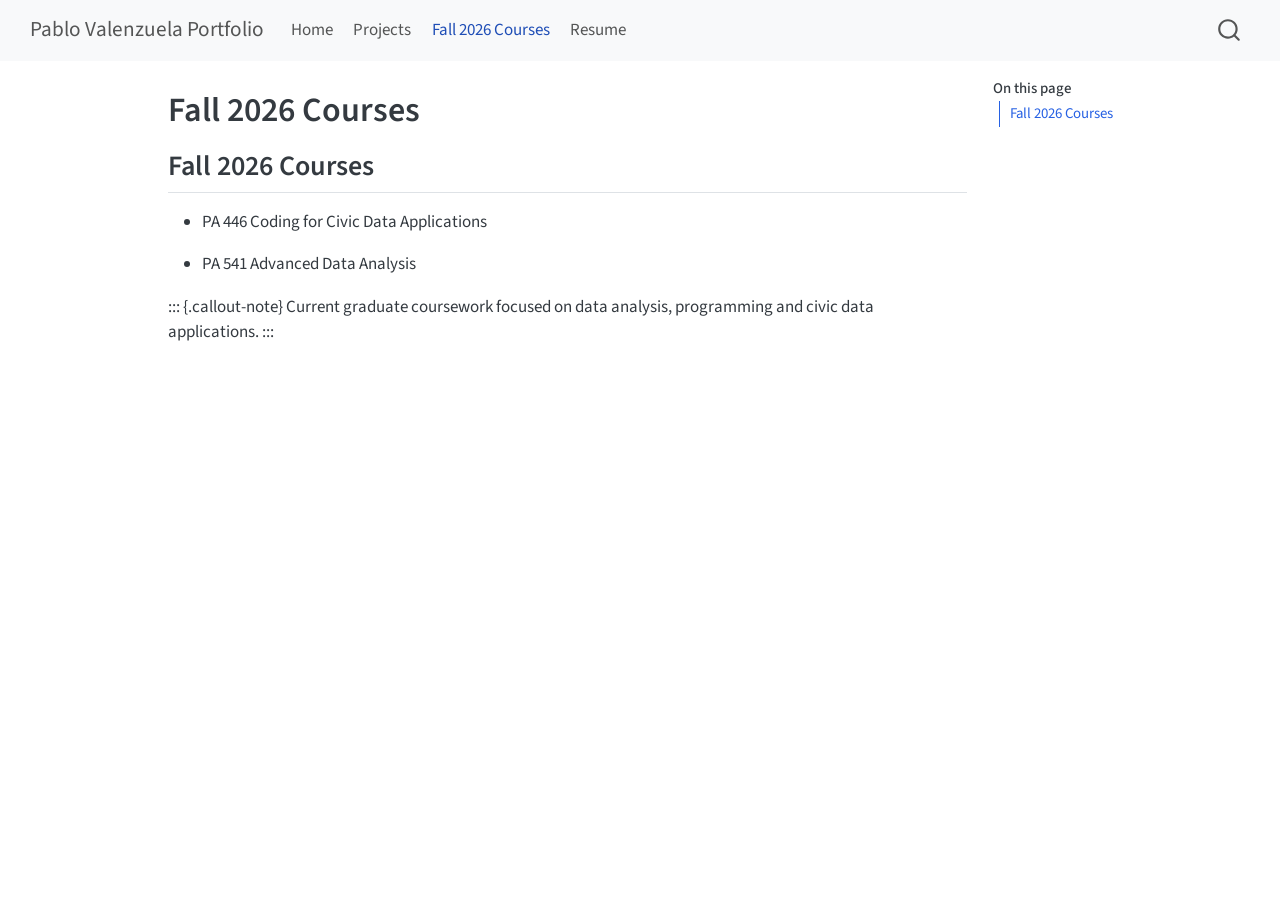
==== docs/courses.html @ 6c545183 "Add professional home page and resume" ====
<!DOCTYPE html>
<html xmlns="http://www.w3.org/1999/xhtml" lang="en" xml:lang="en"><head>

<meta charset="utf-8">
<meta name="generator" content="quarto-1.9.38">

<meta name="viewport" content="width=device-width, initial-scale=1.0, user-scalable=yes">


<title>Fall 2026 Courses – Pablo Valenzuela Portfolio</title>
<style>
/* Default styles provided by pandoc.
** See https://pandoc.org/MANUAL.html#variables-for-html for config info.
*/
code{white-space: pre-wrap;}
span.smallcaps{font-variant: small-caps;}
div.columns{display: flex; gap: min(4vw, 1.5em);}
div.column{flex: auto; overflow-x: auto;}
div.hanging-indent{margin-left: 1.5em; text-indent: -1.5em;}
ul.task-list{list-style: none;}
ul.task-list li input[type="checkbox"] {
  width: 0.8em;
  margin: 0 0.8em 0.2em -1em; /* quarto-specific, see https://github.com/quarto-dev/quarto-cli/issues/4556 */ 
  vertical-align: middle;
}
</style>


<script src="site_libs/quarto-nav/quarto-nav.js"></script>
<script src="site_libs/quarto-nav/headroom.min.js"></script>
<script src="site_libs/clipboard/clipboard.min.js"></script>
<script src="site_libs/quarto-search/autocomplete.umd.js"></script>
<script src="site_libs/quarto-search/fuse.min.js"></script>
<script src="site_libs/quarto-search/quarto-search.js"></script>
<meta name="quarto:offset" content="./">
<script src="site_libs/quarto-html/quarto.js" type="module"></script>
<script src="site_libs/quarto-html/tabsets/tabsets.js" type="module"></script>
<script src="site_libs/quarto-html/popper.min.js"></script>
<script src="site_libs/quarto-html/tippy.umd.min.js"></script>
<script src="site_libs/quarto-html/anchor.min.js"></script>
<link href="site_libs/quarto-html/tippy.css" rel="stylesheet">
<link href="site_libs/quarto-html/quarto-syntax-highlighting-15634bcf2e68342d4ad2dfa704d543f6.css" rel="stylesheet" id="quarto-text-highlighting-styles">
<script src="site_libs/bootstrap/bootstrap.min.js"></script>
<link href="site_libs/bootstrap/bootstrap-icons.css" rel="stylesheet">
<link href="site_libs/bootstrap/bootstrap-a0f9fd0d421825b736dc1bbcbcba2219.min.css" rel="stylesheet" append-hash="true" id="quarto-bootstrap" data-mode="light">
<script id="quarto-search-options" type="application/json">{
  "location": "navbar",
  "copy-button": false,
  "collapse-after": 3,
  "panel-placement": "end",
  "type": "overlay",
  "limit": 50,
  "keyboard-shortcut": [
    "f",
    "/",
    "s"
  ],
  "show-item-context": false,
  "language": {
    "search-no-results-text": "No results",
    "search-matching-documents-text": "matching documents",
    "search-copy-link-title": "Copy link to search",
    "search-hide-matches-text": "Hide additional matches",
    "search-more-match-text": "more match in this document",
    "search-more-matches-text": "more matches in this document",
    "search-clear-button-title": "Clear",
    "search-text-placeholder": "",
    "search-detached-cancel-button-title": "Cancel",
    "search-submit-button-title": "Submit",
    "search-label": "Search"
  }
}</script>


<link rel="stylesheet" href="styles.css">
</head>

<body class="nav-fixed quarto-light">

<div id="quarto-search-results"></div>
  <header id="quarto-header" class="headroom fixed-top">
    <nav class="navbar navbar-expand-lg " data-bs-theme="dark">
      <div class="navbar-container container-fluid">
      <div class="navbar-brand-container mx-auto">
    <a class="navbar-brand" href="./index.html">
    <span class="navbar-title">Pablo Valenzuela Portfolio</span>
    </a>
  </div>
            <div id="quarto-search" class="" title="Search"></div>
          <button class="navbar-toggler" type="button" data-bs-toggle="collapse" data-bs-target="#navbarCollapse" aria-controls="navbarCollapse" role="menu" aria-expanded="false" aria-label="Toggle navigation" onclick="if (window.quartoToggleHeadroom) { window.quartoToggleHeadroom(); }">
  <span class="navbar-toggler-icon"></span>
</button>
          <div class="collapse navbar-collapse" id="navbarCollapse">
            <ul class="navbar-nav navbar-nav-scroll me-auto">
  <li class="nav-item">
    <a class="nav-link" href="./index.html"> 
<span class="menu-text">Home</span></a>
  </li>  
  <li class="nav-item">
    <a class="nav-link" href="./projects.html"> 
<span class="menu-text">Projects</span></a>
  </li>  
  <li class="nav-item">
    <a class="nav-link active" href="./courses.html" aria-current="page"> 
<span class="menu-text">Fall 2026 Courses</span></a>
  </li>  
  <li class="nav-item">
    <a class="nav-link" href="./resume.html"> 
<span class="menu-text">Resume</span></a>
  </li>  
</ul>
          </div> <!-- /navcollapse -->
            <div class="quarto-navbar-tools">
</div>
      </div> <!-- /container-fluid -->
    </nav>
</header>
<!-- content -->
<div id="quarto-content" class="quarto-container page-columns page-rows-contents page-layout-article page-navbar">
<!-- sidebar -->
<!-- margin-sidebar -->
    <div id="quarto-margin-sidebar" class="sidebar margin-sidebar">
        <nav id="TOC" role="doc-toc" class="toc-active">
    <h2 id="toc-title">On this page</h2>
   
  <ul>
  <li><a href="#fall-2026-courses" id="toc-fall-2026-courses" class="nav-link active" data-scroll-target="#fall-2026-courses">Fall 2026 Courses</a></li>
  </ul>
</nav>
    </div>
<!-- main -->
<main class="content" id="quarto-document-content">

<header id="title-block-header" class="quarto-title-block default">
<div class="quarto-title">
<h1 class="title">Fall 2026 Courses</h1>
</div>



<div class="quarto-title-meta">

    
  
    
  </div>
  


</header>


<section id="fall-2026-courses" class="level2">
<h2 class="anchored" data-anchor-id="fall-2026-courses">Fall 2026 Courses</h2>
<ul>
<li><p>PA 446 Coding for Civic Data Applications</p></li>
<li><p>PA 541 Advanced Data Analysis</p></li>
</ul>
<p>::: {.callout-note} Current graduate coursework focused on data analysis, programming and civic data applications. :::</p>


</section>

</main> <!-- /main -->
<script id="quarto-html-after-body" type="application/javascript">
  window.document.addEventListener("DOMContentLoaded", function (event) {
    const icon = "";
    const anchorJS = new window.AnchorJS();
    anchorJS.options = {
      placement: 'right',
      icon: icon
    };
    anchorJS.add('.anchored');
    const isCodeAnnotation = (el) => {
      for (const clz of el.classList) {
        if (clz.startsWith('code-annotation-')) {                     
          return true;
        }
      }
      return false;
    }
    const onCopySuccess = function(e) {
      // button target
      const button = e.trigger;
      // don't keep focus
      button.blur();
      // flash "checked"
      button.classList.add('code-copy-button-checked');
      var currentTitle = button.getAttribute("title");
      button.setAttribute("title", "Copied!");
      let tooltip;
      if (window.bootstrap) {
        button.setAttribute("data-bs-toggle", "tooltip");
        button.setAttribute("data-bs-placement", "left");
        button.setAttribute("data-bs-title", "Copied!");
        tooltip = new bootstrap.Tooltip(button, 
          { trigger: "manual", 
            customClass: "code-copy-button-tooltip",
            offset: [0, -8]});
        tooltip.show();    
      }
      setTimeout(function() {
        if (tooltip) {
          tooltip.hide();
          button.removeAttribute("data-bs-title");
          button.removeAttribute("data-bs-toggle");
          button.removeAttribute("data-bs-placement");
        }
        button.setAttribute("title", currentTitle);
        button.classList.remove('code-copy-button-checked');
      }, 1000);
      // clear code selection
      e.clearSelection();
    }
    const getTextToCopy = function(trigger) {
      const outerScaffold = trigger.parentElement.cloneNode(true);
      const codeEl = outerScaffold.querySelector('code');
      for (const childEl of codeEl.children) {
        if (isCodeAnnotation(childEl)) {
          childEl.remove();
        }
      }
      return codeEl.innerText;
    }
    const clipboard = new window.ClipboardJS('.code-copy-button:not([data-in-quarto-modal])', {
      text: getTextToCopy
    });
    clipboard.on('success', onCopySuccess);
    if (window.document.getElementById('quarto-embedded-source-code-modal')) {
      const clipboardModal = new window.ClipboardJS('.code-copy-button[data-in-quarto-modal]', {
        text: getTextToCopy,
        container: window.document.getElementById('quarto-embedded-source-code-modal')
      });
      clipboardModal.on('success', onCopySuccess);
    }
      var localhostRegex = new RegExp(/^(?:http|https):\/\/localhost\:?[0-9]*\//);
      var mailtoRegex = new RegExp(/^mailto:/);
        var filterRegex = new RegExp('/' + window.location.host + '/');
      var isInternal = (href) => {
          return filterRegex.test(href) || localhostRegex.test(href) || mailtoRegex.test(href);
      }
      // Inspect non-navigation links and adorn them if external
     var links = window.document.querySelectorAll('a[href]:not(.nav-link):not(.navbar-brand):not(.toc-action):not(.sidebar-link):not(.sidebar-item-toggle):not(.pagination-link):not(.no-external):not([aria-hidden]):not(.dropdown-item):not(.quarto-navigation-tool):not(.about-link)');
      for (var i=0; i<links.length; i++) {
        const link = links[i];
        if (!isInternal(link.href)) {
          // undo the damage that might have been done by quarto-nav.js in the case of
          // links that we want to consider external
          if (link.dataset.originalHref !== undefined) {
            link.href = link.dataset.originalHref;
          }
        }
      }
    function tippyHover(el, contentFn, onTriggerFn, onUntriggerFn) {
      const config = {
        allowHTML: true,
        maxWidth: 500,
        delay: 100,
        arrow: false,
        appendTo: function(el) {
            return el.parentElement;
        },
        interactive: true,
        interactiveBorder: 10,
        theme: 'quarto',
        placement: 'bottom-start',
      };
      if (contentFn) {
        config.content = contentFn;
      }
      if (onTriggerFn) {
        config.onTrigger = onTriggerFn;
      }
      if (onUntriggerFn) {
        config.onUntrigger = onUntriggerFn;
      }
      window.tippy(el, config); 
    }
    const noterefs = window.document.querySelectorAll('a[role="doc-noteref"]');
    for (var i=0; i<noterefs.length; i++) {
      const ref = noterefs[i];
      tippyHover(ref, function() {
        // use id or data attribute instead here
        let href = ref.getAttribute('data-footnote-href') || ref.getAttribute('href');
        try { href = new URL(href).hash; } catch {}
        const id = href.replace(/^#\/?/, "");
        const note = window.document.getElementById(id);
        if (note) {
          return note.innerHTML;
        } else {
          return "";
        }
      });
    }
    const xrefs = window.document.querySelectorAll('a.quarto-xref');
    const processXRef = (id, note) => {
      // Strip column container classes
      const stripColumnClz = (el) => {
        el.classList.remove("page-full", "page-columns");
        if (el.children) {
          for (const child of el.children) {
            stripColumnClz(child);
          }
        }
      }
      stripColumnClz(note)
      if (id === null || id.startsWith('sec-')) {
        // Special case sections, only their first couple elements
        const container = document.createElement("div");
        if (note.children && note.children.length > 2) {
          container.appendChild(note.children[0].cloneNode(true));
          for (let i = 1; i < note.children.length; i++) {
            const child = note.children[i];
            if (child.tagName === "P" && child.innerText === "") {
              continue;
            } else {
              container.appendChild(child.cloneNode(true));
              break;
            }
          }
          if (window.Quarto?.typesetMath) {
            window.Quarto.typesetMath(container);
          }
          return container.innerHTML
        } else {
          if (window.Quarto?.typesetMath) {
            window.Quarto.typesetMath(note);
          }
          return note.innerHTML;
        }
      } else {
        // Remove any anchor links if they are present
        const anchorLink = note.querySelector('a.anchorjs-link');
        if (anchorLink) {
          anchorLink.remove();
        }
        if (window.Quarto?.typesetMath) {
          window.Quarto.typesetMath(note);
        }
        if (note.classList.contains("callout")) {
          return note.outerHTML;
        } else {
          return note.innerHTML;
        }
      }
    }
    for (var i=0; i<xrefs.length; i++) {
      const xref = xrefs[i];
      tippyHover(xref, undefined, function(instance) {
        instance.disable();
        let url = xref.getAttribute('href');
        let hash = undefined; 
        if (url.startsWith('#')) {
          hash = url;
        } else {
          try { hash = new URL(url).hash; } catch {}
        }
        if (hash) {
          const id = hash.replace(/^#\/?/, "");
          const note = window.document.getElementById(id);
          if (note !== null) {
            try {
              const html = processXRef(id, note.cloneNode(true));
              instance.setContent(html);
            } finally {
              instance.enable();
              instance.show();
            }
          } else {
            // See if we can fetch this
            fetch(url.split('#')[0])
            .then(res => res.text())
            .then(html => {
              const parser = new DOMParser();
              const htmlDoc = parser.parseFromString(html, "text/html");
              const note = htmlDoc.getElementById(id);
              if (note !== null) {
                const html = processXRef(id, note);
                instance.setContent(html);
              } 
            }).finally(() => {
              instance.enable();
              instance.show();
            });
          }
        } else {
          // See if we can fetch a full url (with no hash to target)
          // This is a special case and we should probably do some content thinning / targeting
          fetch(url)
          .then(res => res.text())
          .then(html => {
            const parser = new DOMParser();
            const htmlDoc = parser.parseFromString(html, "text/html");
            const note = htmlDoc.querySelector('main.content');
            if (note !== null) {
              // This should only happen for chapter cross references
              // (since there is no id in the URL)
              // remove the first header
              if (note.children.length > 0 && note.children[0].tagName === "HEADER") {
                note.children[0].remove();
              }
              const html = processXRef(null, note);
              instance.setContent(html);
            } 
          }).finally(() => {
            instance.enable();
            instance.show();
          });
        }
      }, function(instance) {
      });
    }
        let selectedAnnoteEl;
        const selectorForAnnotation = ( cell, annotation) => {
          let cellAttr = 'data-code-cell="' + cell + '"';
          let lineAttr = 'data-code-annotation="' +  annotation + '"';
          const selector = 'span[' + cellAttr + '][' + lineAttr + ']';
          return selector;
        }
        const selectCodeLines = (annoteEl) => {
          const doc = window.document;
          const targetCell = annoteEl.getAttribute("data-target-cell");
          const targetAnnotation = annoteEl.getAttribute("data-target-annotation");
          const annoteSpan = window.document.querySelector(selectorForAnnotation(targetCell, targetAnnotation));
          const lines = annoteSpan.getAttribute("data-code-lines").split(",");
          const lineIds = lines.map((line) => {
            return targetCell + "-" + line;
          })
          let top = null;
          let height = null;
          let parent = null;
          if (lineIds.length > 0) {
              //compute the position of the single el (top and bottom and make a div)
              const el = window.document.getElementById(lineIds[0]);
              top = el.offsetTop;
              height = el.offsetHeight;
              parent = el.parentElement.parentElement;
            if (lineIds.length > 1) {
              const lastEl = window.document.getElementById(lineIds[lineIds.length - 1]);
              const bottom = lastEl.offsetTop + lastEl.offsetHeight;
              height = bottom - top;
            }
            if (top !== null && height !== null && parent !== null) {
              // cook up a div (if necessary) and position it 
              let div = window.document.getElementById("code-annotation-line-highlight");
              if (div === null) {
                div = window.document.createElement("div");
                div.setAttribute("id", "code-annotation-line-highlight");
                div.style.position = 'absolute';
                parent.appendChild(div);
              }
              div.style.top = top - 2 + "px";
              div.style.height = height + 4 + "px";
              div.style.left = 0;
              let gutterDiv = window.document.getElementById("code-annotation-line-highlight-gutter");
              if (gutterDiv === null) {
                gutterDiv = window.document.createElement("div");
                gutterDiv.setAttribute("id", "code-annotation-line-highlight-gutter");
                gutterDiv.style.position = 'absolute';
                const codeCell = window.document.getElementById(targetCell);
                const gutter = codeCell.querySelector('.code-annotation-gutter');
                gutter.appendChild(gutterDiv);
              }
              gutterDiv.style.top = top - 2 + "px";
              gutterDiv.style.height = height + 4 + "px";
            }
            selectedAnnoteEl = annoteEl;
          }
        };
        const unselectCodeLines = () => {
          const elementsIds = ["code-annotation-line-highlight", "code-annotation-line-highlight-gutter"];
          elementsIds.forEach((elId) => {
            const div = window.document.getElementById(elId);
            if (div) {
              div.remove();
            }
          });
          selectedAnnoteEl = undefined;
        };
          // Handle positioning of the toggle
      window.addEventListener(
        "resize",
        throttle(() => {
          elRect = undefined;
          if (selectedAnnoteEl) {
            selectCodeLines(selectedAnnoteEl);
          }
        }, 10)
      );
      function throttle(fn, ms) {
      let throttle = false;
      let timer;
        return (...args) => {
          if(!throttle) { // first call gets through
              fn.apply(this, args);
              throttle = true;
          } else { // all the others get throttled
              if(timer) clearTimeout(timer); // cancel #2
              timer = setTimeout(() => {
                fn.apply(this, args);
                timer = throttle = false;
              }, ms);
          }
        };
      }
        // Attach click handler to the DT
        const annoteDls = window.document.querySelectorAll('dt[data-target-cell]');
        for (const annoteDlNode of annoteDls) {
          annoteDlNode.addEventListener('click', (event) => {
            const clickedEl = event.target;
            if (clickedEl !== selectedAnnoteEl) {
              unselectCodeLines();
              const activeEl = window.document.querySelector('dt[data-target-cell].code-annotation-active');
              if (activeEl) {
                activeEl.classList.remove('code-annotation-active');
              }
              selectCodeLines(clickedEl);
              clickedEl.classList.add('code-annotation-active');
            } else {
              // Unselect the line
              unselectCodeLines();
              clickedEl.classList.remove('code-annotation-active');
            }
          });
        }
    const findCites = (el) => {
      const parentEl = el.parentElement;
      if (parentEl) {
        const cites = parentEl.dataset.cites;
        if (cites) {
          return {
            el,
            cites: cites.split(' ')
          };
        } else {
          return findCites(el.parentElement)
        }
      } else {
        return undefined;
      }
    };
    var bibliorefs = window.document.querySelectorAll('a[role="doc-biblioref"]');
    for (var i=0; i<bibliorefs.length; i++) {
      const ref = bibliorefs[i];
      const citeInfo = findCites(ref);
      if (citeInfo) {
        tippyHover(citeInfo.el, function() {
          var popup = window.document.createElement('div');
          citeInfo.cites.forEach(function(cite) {
            var citeDiv = window.document.createElement('div');
            citeDiv.classList.add('hanging-indent');
            citeDiv.classList.add('csl-entry');
            var biblioDiv = window.document.getElementById('ref-' + cite);
            if (biblioDiv) {
              citeDiv.innerHTML = biblioDiv.innerHTML;
            }
            popup.appendChild(citeDiv);
          });
          return popup.innerHTML;
        });
      }
    }
  });
  </script>
</div> <!-- /content -->




</body></html>
---- docs/site_libs/quarto-html/tippy.css ----
.tippy-box[data-animation=fade][data-state=hidden]{opacity:0}[data-tippy-root]{max-width:calc(100vw - 10px)}.tippy-box{position:relative;background-color:#333;color:#fff;border-radius:4px;font-size:14px;line-height:1.4;white-space:normal;outline:0;transition-property:transform,visibility,opacity}.tippy-box[data-placement^=top]>.tippy-arrow{bottom:0}.tippy-box[data-placement^=top]>.tippy-arrow:before{bottom:-7px;left:0;border-width:8px 8px 0;border-top-color:initial;transform-origin:center top}.tippy-box[data-placement^=bottom]>.tippy-arrow{top:0}.tippy-box[data-placement^=bottom]>.tippy-arrow:before{top:-7px;left:0;border-width:0 8px 8px;border-bottom-color:initial;transform-origin:center bottom}.tippy-box[data-placement^=left]>.tippy-arrow{right:0}.tippy-box[data-placement^=left]>.tippy-arrow:before{border-width:8px 0 8px 8px;border-left-color:initial;right:-7px;transform-origin:center left}.tippy-box[data-placement^=right]>.tippy-arrow{left:0}.tippy-box[data-placement^=right]>.tippy-arrow:before{left:-7px;border-width:8px 8px 8px 0;border-right-color:initial;transform-origin:center right}.tippy-box[data-inertia][data-state=visible]{transition-timing-function:cubic-bezier(.54,1.5,.38,1.11)}.tippy-arrow{width:16px;height:16px;color:#333}.tippy-arrow:before{content:"";position:absolute;border-color:transparent;border-style:solid}.tippy-content{position:relative;padding:5px 9px;z-index:1}
---- docs/site_libs/quarto-html/quarto-syntax-highlighting-15634bcf2e68342d4ad2dfa704d543f6.css ----
/* quarto syntax highlight colors */
:root {
  --quarto-hl-ot-color: #003B4F;
  --quarto-hl-at-color: #657422;
  --quarto-hl-ss-color: #20794D;
  --quarto-hl-an-color: #5E5E5E;
  --quarto-hl-fu-color: #4758AB;
  --quarto-hl-st-color: #20794D;
  --quarto-hl-cf-color: #003B4F;
  --quarto-hl-op-color: #5E5E5E;
  --quarto-hl-er-color: #AD0000;
  --quarto-hl-bn-color: #AD0000;
  --quarto-hl-al-color: #AD0000;
  --quarto-hl-va-color: #111111;
  --quarto-hl-bu-color: inherit;
  --quarto-hl-ex-color: inherit;
  --quarto-hl-pp-color: #AD0000;
  --quarto-hl-in-color: #5E5E5E;
  --quarto-hl-vs-color: #20794D;
  --quarto-hl-wa-color: #5E5E5E;
  --quarto-hl-do-color: #5E5E5E;
  --quarto-hl-im-color: #00769E;
  --quarto-hl-ch-color: #20794D;
  --quarto-hl-dt-color: #AD0000;
  --quarto-hl-fl-color: #AD0000;
  --quarto-hl-co-color: #5E5E5E;
  --quarto-hl-cv-color: #5E5E5E;
  --quarto-hl-cn-color: #8f5902;
  --quarto-hl-sc-color: #5E5E5E;
  --quarto-hl-dv-color: #AD0000;
  --quarto-hl-kw-color: #003B4F;
}

/* other quarto variables */
:root {
  --quarto-font-monospace: SFMono-Regular, Menlo, Monaco, Consolas, "Liberation Mono", "Courier New", monospace;
}

/* syntax highlight based on Pandoc's rules */
pre > code.sourceCode > span {
  color: #003B4F;
}

code.sourceCode > span {
  color: #003B4F;
}

div.sourceCode,
div.sourceCode pre.sourceCode {
  color: #003B4F;
}

/* Normal */
code span {
  color: #003B4F;
}

/* Alert */
code span.al {
  color: #AD0000;
  font-style: inherit;
}

/* Annotation */
code span.an {
  color: #5E5E5E;
  font-style: inherit;
}

/* Attribute */
code span.at {
  color: #657422;
  font-style: inherit;
}

/* BaseN */
code span.bn {
  color: #AD0000;
  font-style: inherit;
}

/* BuiltIn */
code span.bu {
  font-style: inherit;
}

/* ControlFlow */
code span.cf {
  color: #003B4F;
  font-weight: bold;
  font-style: inherit;
}

/* Char */
code span.ch {
  color: #20794D;
  font-style: inherit;
}

/* Constant */
code span.cn {
  color: #8f5902;
  font-style: inherit;
}

/* Comment */
code span.co {
  color: #5E5E5E;
  font-style: inherit;
}

/* CommentVar */
code span.cv {
  color: #5E5E5E;
  font-style: italic;
}

/* Documentation */
code span.do {
  color: #5E5E5E;
  font-style: italic;
}

/* DataType */
code span.dt {
  color: #AD0000;
  font-style: inherit;
}

/* DecVal */
code span.dv {
  color: #AD0000;
  font-style: inherit;
}

/* Error */
code span.er {
  color: #AD0000;
  font-style: inherit;
}

/* Extension */
code span.ex {
  font-style: inherit;
}

/* Float */
code span.fl {
  color: #AD0000;
  font-style: inherit;
}

/* Function */
code span.fu {
  color: #4758AB;
  font-style: inherit;
}

/* Import */
code span.im {
  color: #00769E;
  font-style: inherit;
}

/* Information */
code span.in {
  color: #5E5E5E;
  font-style: inherit;
}

/* Keyword */
code span.kw {
  color: #003B4F;
  font-weight: bold;
  font-style: inherit;
}

/* Operator */
code span.op {
  color: #5E5E5E;
  font-style: inherit;
}

/* Other */
code span.ot {
  color: #003B4F;
  font-style: inherit;
}

/* Preprocessor */
code span.pp {
  color: #AD0000;
  font-style: inherit;
}

/* SpecialChar */
code span.sc {
  color: #5E5E5E;
  font-style: inherit;
}

/* SpecialString */
code span.ss {
  color: #20794D;
  font-style: inherit;
}

/* String */
code span.st {
  color: #20794D;
  font-style: inherit;
}

/* Variable */
code span.va {
  color: #111111;
  font-style: inherit;
}

/* VerbatimString */
code span.vs {
  color: #20794D;
  font-style: inherit;
}

/* Warning */
code span.wa {
  color: #5E5E5E;
  font-style: italic;
}

.prevent-inlining {
  content: "</";
}

/*# sourceMappingURL=f23921c56f73e400b49028c9186a1aa0.css.map */
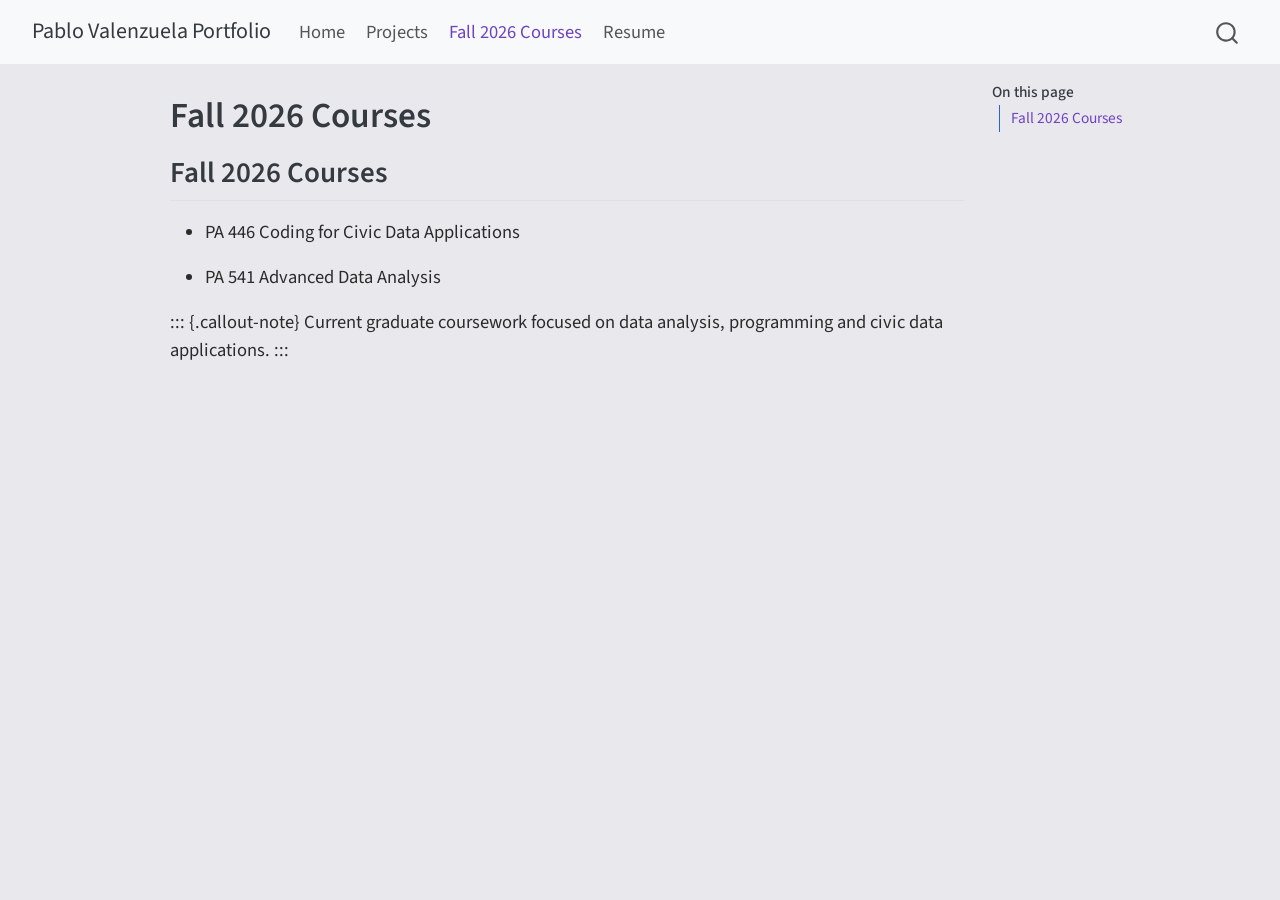
==== commit eff8c33b: "Add project showcase and customize website styling" ====
--- a/docs/courses.html
+++ b/docs/courses.html
@@ -42,7 +42,7 @@
 <link href="site_libs/quarto-html/quarto-syntax-highlighting-15634bcf2e68342d4ad2dfa704d543f6.css" rel="stylesheet" id="quarto-text-highlighting-styles">
 <script src="site_libs/bootstrap/bootstrap.min.js"></script>
 <link href="site_libs/bootstrap/bootstrap-icons.css" rel="stylesheet">
-<link href="site_libs/bootstrap/bootstrap-a0f9fd0d421825b736dc1bbcbcba2219.min.css" rel="stylesheet" append-hash="true" id="quarto-bootstrap" data-mode="light">
+<link href="site_libs/bootstrap/bootstrap-ef61b0348d7db7eeff35ba7ae2a8f733.min.css" rel="stylesheet" append-hash="true" id="quarto-bootstrap" data-mode="light">
 <script id="quarto-search-options" type="application/json">{
   "location": "navbar",
   "copy-button": false,
--- a/docs/styles.css
+++ b/docs/styles.css
@@ -0,0 +1,48 @@
+/* css styles */
+
+/* Primary color used for headings and navigation accents */
+:root {
+  --primary-color: #343A40;
+  --link-color: #6F42C1;
+  --link-hover-color: #59359A;
+}
+
+/* Main body text size uses rem units for responsive scaling */
+body {
+  font-size: 1.05rem;
+background-color: #E9E9ED;
+}
+
+
+/* Website title uses dark charcoal instead of Bootstrap blue */
+.navbar-brand {
+  color: #343A40 !important;
+}
+
+
+/* Purple table-of-contents links */
+#TOC a,
+#TOC .nav-link {
+  color: #6F42C1 !important;
+}
+
+/* Apply dark charcoal color to headings */
+h1, h2, h3 {
+  color: var(--primary-color);
+}
+
+/* Purple links provide contrast with the dark headings */
+a {
+  color: var(--link-color);
+}
+
+/* Darker purple provides visual feedback when hovering */
+a:hover {
+  color: var(--link-hover-color);
+}
+
+/* Apply purple accent to active and hovered navigation links */
+.navbar-nav .nav-link:hover,
+.navbar-nav .nav-link.active {
+  color: #6F42C1 !important;
+}
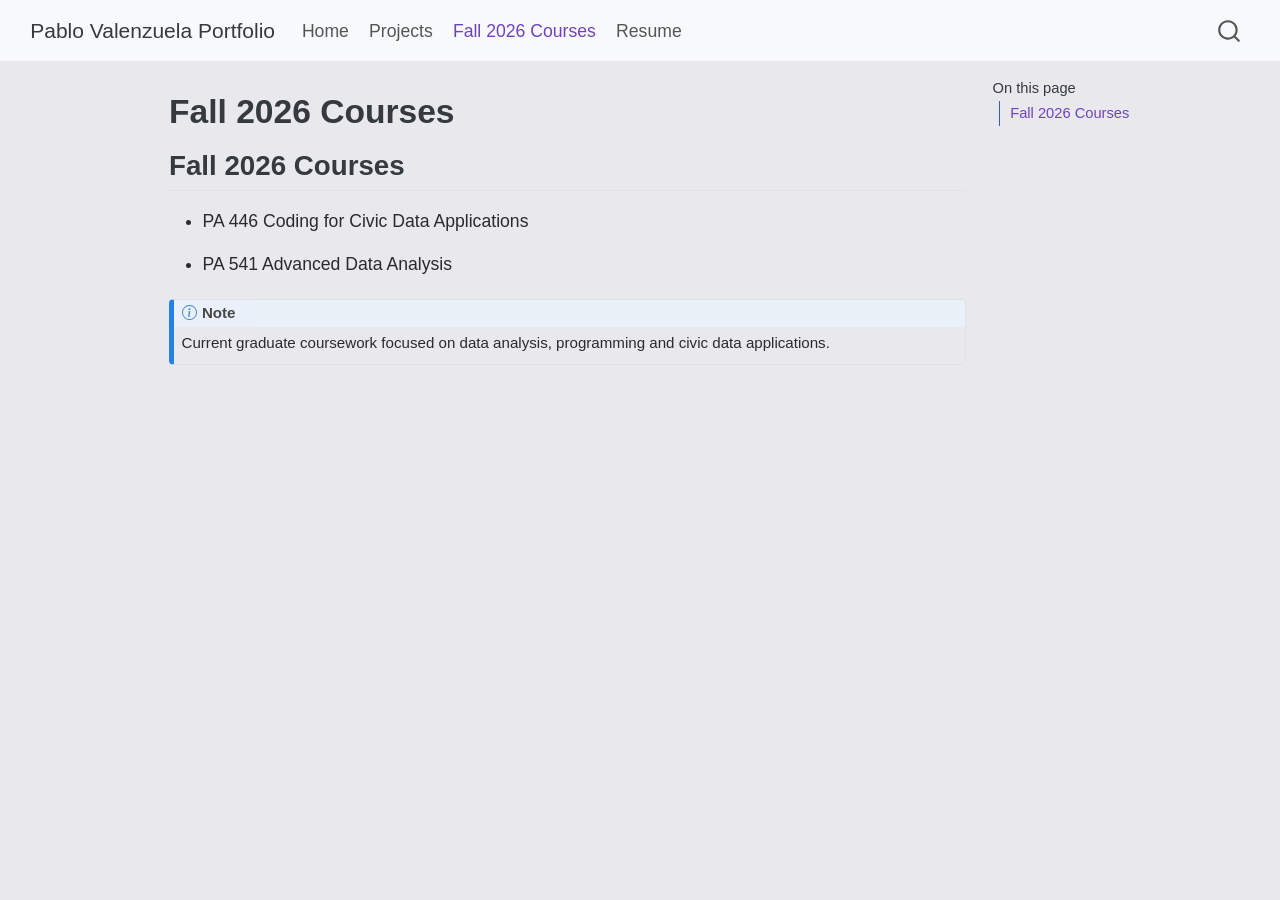
==== commit f0350d4f: "Add project showcase and customize website styling" ====
--- a/docs/courses.html
+++ b/docs/courses.html
@@ -42,7 +42,7 @@
 <link href="site_libs/quarto-html/quarto-syntax-highlighting-15634bcf2e68342d4ad2dfa704d543f6.css" rel="stylesheet" id="quarto-text-highlighting-styles">
 <script src="site_libs/bootstrap/bootstrap.min.js"></script>
 <link href="site_libs/bootstrap/bootstrap-icons.css" rel="stylesheet">
-<link href="site_libs/bootstrap/bootstrap-ef61b0348d7db7eeff35ba7ae2a8f733.min.css" rel="stylesheet" append-hash="true" id="quarto-bootstrap" data-mode="light">
+<link href="site_libs/bootstrap/bootstrap-4b6ffce5c9c6cbda725bfb1ee63bf7d0.min.css" rel="stylesheet" append-hash="true" id="quarto-bootstrap" data-mode="light">
 <script id="quarto-search-options" type="application/json">{
   "location": "navbar",
   "copy-button": false,
@@ -156,7 +156,19 @@
 <li><p>PA 446 Coding for Civic Data Applications</p></li>
 <li><p>PA 541 Advanced Data Analysis</p></li>
 </ul>
-<p>::: {.callout-note} Current graduate coursework focused on data analysis, programming and civic data applications. :::</p>
+<div class="callout callout-style-default callout-note callout-titled">
+<div class="callout-header d-flex align-content-center">
+<div class="callout-icon-container">
+<i class="callout-icon"></i>
+</div>
+<div class="callout-title-container flex-fill">
+Note
+</div>
+</div>
+<div class="callout-body-container callout-body">
+<p>Current graduate coursework focused on data analysis, programming and civic data applications.</p>
+</div>
+</div>
 
 
 </section>
